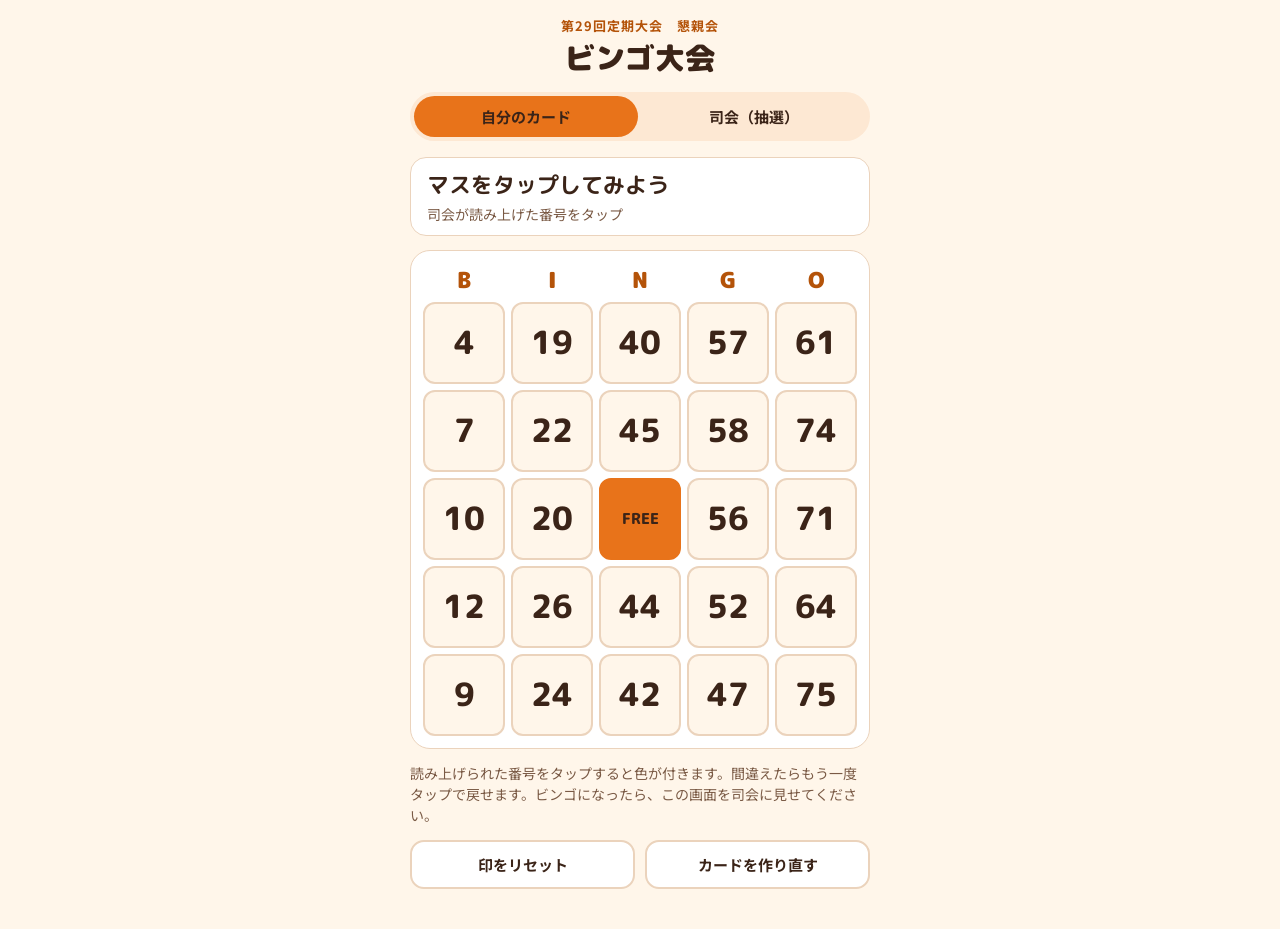
==== index.html @ 835456a2 "Add initial HTML structure for Bingo game" ====
<!doctype html><html><head><meta charset=utf8><meta name=viewport content="width=device-width,initial-scale=1,viewport-fit=cover"><style>:root{color-scheme:light;box-sizing:border-box;padding-top:env(safe-area-inset-top,0px);padding-bottom:env(safe-area-inset-bottom,0px)}html{scroll-padding-top:env(safe-area-inset-top,0px)}body{margin:0;padding:0;font:14px -apple-system,BlinkMacSystemFont,sans-serif;background:#fff;color:#000}img{max-width:100%}[hidden]:not([hidden=until-found i]){display:none!important}</style></head><body>
<title>ファイブスター ビンゴ大会</title>
<meta name="claude:viewport-fit-sides" content="cover">
<link rel="stylesheet" href="https://fonts.googleapis.com/css2?family=M+PLUS+Rounded+1c:wght@500;800;900&family=Noto+Sans+JP:wght@400;500;700&display=swap">
<style>
/* Layout: 1 column, phone first. Player card on top; host tools on a second tab. Warm orange union look. */
:root{
  --bg:#FFF6EA; --surface:#FFFFFF; --ink:#3B2418; --muted:#7A5A45; --line:#EBD3BC;
  --accent:#E8731A; --accent-ink:#3B2418; --deep:#B45309; --soft:#FDE8D3; --hit:#E8731A; --hit-ink:#3B2418;
  --good:#2F7D4F; --good-soft:#DDF0E3;
  --font-body:'Noto Sans JP',system-ui,sans-serif; --font-disp:'M PLUS Rounded 1c','Noto Sans JP',sans-serif;
}
@media (prefers-color-scheme: dark){:root:not([data-theme="light"]){
  --bg:#2A1A12; --surface:#3A271C; --ink:#FFF1E2; --muted:#D9B99F; --line:#5A3E2E;
  --accent:#F08A3C; --accent-ink:#2A1A12; --deep:#F6B26B; --soft:#4A3022; --hit:#F08A3C; --hit-ink:#2A1A12;
  --good:#7FD3A0; --good-soft:#1F3A2A; color-scheme:dark}}
:root[data-theme="dark"]{
  --bg:#2A1A12; --surface:#3A271C; --ink:#FFF1E2; --muted:#D9B99F; --line:#5A3E2E;
  --accent:#F08A3C; --accent-ink:#2A1A12; --deep:#F6B26B; --soft:#4A3022; --hit:#F08A3C; --hit-ink:#2A1A12;
  --good:#7FD3A0; --good-soft:#1F3A2A; color-scheme:dark}
*{box-sizing:border-box}
body{background:var(--bg);color:var(--ink);font-family:var(--font-body);font-size:16px;line-height:1.5;
  padding-block:16px 40px;padding-left:max(16px,env(safe-area-inset-left,0px));padding-right:max(16px,env(safe-area-inset-right,0px))}
.wrap{max-width:460px;margin:0 auto;display:flex;flex-direction:column;gap:16px}
header{display:flex;flex-direction:column;gap:4px;text-align:center}
.eyebrow{font-size:13px;font-weight:700;letter-spacing:.08em;color:var(--deep)}
h1{font-family:var(--font-disp);font-weight:900;font-size:30px;line-height:1.2;margin:0;text-wrap:balance}
.tabs{display:grid;grid-template-columns:1fr 1fr;background:var(--soft);border-radius:999px;padding:4px;gap:4px}
.tabs button{border:0;background:transparent;color:var(--ink);font:700 15px var(--font-body);padding:10px;border-radius:999px;cursor:pointer}
.tabs button[aria-selected="true"]{background:var(--accent);color:var(--accent-ink)}
button:focus-visible{outline:3px solid var(--deep);outline-offset:2px}
.status{display:flex;align-items:center;justify-content:space-between;gap:12px;min-height:56px;background:var(--surface);border:1px solid var(--line);border-radius:16px;padding:10px 16px}
.status b{font-family:var(--font-disp);font-size:22px}
.status.reach{background:var(--soft);border-color:var(--accent)}
.status.bingo{background:var(--accent);border-color:var(--accent);color:var(--accent-ink)}
.status small{font-size:14px;color:var(--muted)}
.status.bingo small{color:var(--accent-ink)}
.card{background:var(--surface);border:1px solid var(--line);border-radius:20px;padding:12px}
.letters,.grid{display:grid;grid-template-columns:repeat(5,minmax(0,1fr));gap:6px}
.letters{margin-bottom:6px}
.letters span{font-family:var(--font-disp);font-weight:900;font-size:22px;text-align:center;color:var(--deep)}
.cell{aspect-ratio:1;border:2px solid var(--line);background:var(--bg);color:var(--ink);border-radius:12px;
  font-family:var(--font-disp);font-weight:800;font-size:clamp(22px,7.5vw,32px);font-variant-numeric:tabular-nums;cursor:pointer;padding:0;position:relative}
.cell[aria-pressed="true"]{background:var(--hit);border-color:var(--hit);color:var(--hit-ink)}
.cell.line{box-shadow:0 0 0 3px var(--deep) inset}
.cell.free{font-size:15px;line-height:1.15}
.actions{display:flex;gap:10px;flex-wrap:wrap}
.btn{flex:1;min-width:140px;border:2px solid var(--line);background:var(--surface);color:var(--ink);font:700 15px var(--font-body);padding:12px 14px;border-radius:14px;cursor:pointer}
.btn.primary{background:var(--accent);border-color:var(--accent);color:var(--accent-ink)}
.btn:disabled{opacity:.45;cursor:default}
.hint{font-size:14px;color:var(--muted);margin:0}
.confirm{background:var(--soft);border:1px solid var(--accent);border-radius:14px;padding:12px 14px;display:flex;flex-direction:column;gap:10px}
.confirm p{margin:0;font-weight:700}
.confirm .actions .btn{min-width:110px}
.big{background:var(--ink);color:var(--bg);border-radius:24px;padding:24px 16px;display:flex;flex-direction:column;align-items:center;gap:4px}
.big .lab{font-size:14px;font-weight:700;letter-spacing:.08em;opacity:.8}
.big .num{font-family:var(--font-disp);font-weight:900;font-size:120px;line-height:1.05;font-variant-numeric:tabular-nums}
.big .ltr{font-family:var(--font-disp);font-weight:900;font-size:36px;color:var(--accent)}
.recent{display:flex;gap:8px;flex-wrap:wrap;justify-content:center;min-height:40px}
.recent span{font-family:var(--font-disp);font-weight:800;background:var(--soft);border-radius:999px;padding:4px 14px;font-size:18px}
.board{display:grid;grid-template-columns:auto repeat(15,minmax(0,1fr));gap:3px;align-items:center}
.board .bl{font-family:var(--font-disp);font-weight:900;color:var(--deep);padding-right:6px;font-size:16px}
.board i{font-style:normal;font-family:var(--font-disp);font-weight:700;font-size:11px;text-align:center;border-radius:6px;padding:4px 0;background:var(--surface);color:var(--muted);border:1px solid var(--line);font-variant-numeric:tabular-nums}
.board i.on{background:var(--accent);color:var(--accent-ink);border-color:var(--accent)}
.count{font-size:15px;color:var(--muted);text-align:center;margin:0}
[hidden]{display:none!important}
@media (prefers-reduced-motion:no-preference){.big .num{transition:transform .2s}.big .num.pop{transform:scale(1.08)}}
</style>

<div class="wrap">
  <header>
    <span class="eyebrow">第29回定期大会　懇親会</span>
    <h1>ビンゴ大会</h1>
  </header>

  <div class="tabs" role="tablist">
    <button role="tab" id="tabPlayer" aria-selected="true">自分のカード</button>
    <button role="tab" id="tabHost" aria-selected="false">司会（抽選）</button>
  </div>

  <!-- player -->
  <section id="player" class="wrap" style="gap:14px">
    <div id="status" class="status"><div><b id="stMain">マスをタップしてみよう</b><br><small id="stSub">司会が読み上げた番号をタップ</small></div></div>
    <div class="card">
      <div class="letters"><span>B</span><span>I</span><span>N</span><span>G</span><span>O</span></div>
      <div id="grid" class="grid"></div>
    </div>
    <p class="hint">読み上げられた番号をタップすると色が付きます。間違えたらもう一度タップで戻せます。ビンゴになったら、この画面を司会に見せてください。</p>
    <div class="actions">
      <button class="btn" id="btnClear">印をリセット</button>
      <button class="btn" id="btnNew">カードを作り直す</button>
    </div>
    <div id="pConfirm" class="confirm" hidden>
      <p id="pConfirmMsg"></p>
      <div class="actions"><button class="btn primary" id="pYes">はい</button><button class="btn" id="pNo">やめる</button></div>
    </div>
  </section>

  <!-- host -->
  <section id="host" class="wrap" style="gap:14px" hidden>
    <div class="big" aria-live="polite">
      <span class="lab" id="hLab">まだ引いていません</span>
      <span class="ltr" id="hLtr">&nbsp;</span>
      <span class="num" id="hNum">--</span>
    </div>
    <div class="recent" id="recent" aria-label="直近の番号"></div>
    <div class="actions">
      <button class="btn primary" id="btnDraw">次の番号を引く</button>
      <button class="btn" id="btnUndo">1つ戻す</button>
    </div>
    <p class="count" id="hCount"></p>
    <div class="card"><div class="board" id="board"></div></div>
    <p class="hint">引いた番号は、声に出して読み上げてください（例「ビー、7番」）。参加者は自分のスマホで印を付けます。</p>
    <button class="btn" id="btnReset">最初からやり直す</button>
    <div id="hConfirm" class="confirm" hidden>
      <p>引いた番号をすべて消して、最初からやり直しますか？</p>
      <div class="actions"><button class="btn primary" id="hYes">やり直す</button><button class="btn" id="hNo">やめる</button></div>
    </div>
  </section>
</div>

<script>
(function(){
  var LET=['B','I','N','G','O'];
  var store={};
  function get(k){try{var v=localStorage.getItem(k);return v?JSON.parse(v):null}catch(e){return store[k]||null}}
  function set(k,v){try{localStorage.setItem(k,JSON.stringify(v))}catch(e){store[k]=v}}
  function $(id){return document.getElementById(id)}
  function letterOf(n){return LET[Math.floor((n-1)/15)]}
  function shuffle(a){for(var i=a.length-1;i>0;i--){var j=Math.floor(Math.random()*(i+1));var t=a[i];a[i]=a[j];a[j]=t}return a}

  /* ---- player ---- */
  var card=get('bingo-card'), marks=get('bingo-marks');
  function newCard(){
    var cols=[];
    for(var c=0;c<5;c++){var pool=[];for(var n=c*15+1;n<=c*15+15;n++)pool.push(n);cols.push(shuffle(pool).slice(0,5))}
    card=cols; marks=[]; for(var i=0;i<25;i++)marks.push(false); marks[12]=true;
    set('bingo-card',card); set('bingo-marks',marks);
  }
  if(!card||!marks||marks.length!==25)newCard();
  function numAt(i){var r=Math.floor(i/5),c=i%5;return card[c][r]}
  var LINES=[];
  for(var r=0;r<5;r++){var row=[];for(var c=0;c<5;c++)row.push(r*5+c);LINES.push(row)}
  for(var c2=0;c2<5;c2++){var col=[];for(var r2=0;r2<5;r2++)col.push(r2*5+c2);LINES.push(col)}
  LINES.push([0,6,12,18,24]);LINES.push([4,8,12,16,20]);
  function renderPlayer(){
    var g=$('grid'); g.textContent='';
    var done=[],reach=0;
    LINES.forEach(function(l){var k=l.filter(function(i){return marks[i]}).length;if(k===5)done.push(l);else if(k===4)reach++});
    var inLine={};done.forEach(function(l){l.forEach(function(i){inLine[i]=1})});
    for(var i=0;i<25;i++){
      var b=document.createElement('button');
      b.className='cell'+(i===12?' free':'')+(inLine[i]?' line':'');
      b.setAttribute('aria-pressed',marks[i]?'true':'false');
      if(i===12){b.innerHTML='FREE';b.setAttribute('aria-label','フリー（最初から開いています）')}
      else{b.textContent=numAt(i);b.setAttribute('aria-label',letterOf(numAt(i))+' '+numAt(i)+'番')}
      (function(idx){b.addEventListener('click',function(){
        if(idx===12)return; marks[idx]=!marks[idx]; set('bingo-marks',marks); renderPlayer();
      })})(i);
      g.appendChild(b);
    }
    var st=$('status'); st.className='status';
    if(done.length){st.classList.add('bingo');$('stMain').textContent='ビンゴ！'+(done.length>1?'（'+done.length+'列）':'');$('stSub').textContent='この画面を司会に見せてください'}
    else if(reach){st.classList.add('reach');$('stMain').textContent='リーチ！'+(reach>1?'（'+reach+'列）':'');$('stSub').textContent='あと1つでビンゴ'}
    else{var n=marks.filter(Boolean).length-1;$('stMain').textContent=n>0?n+'個 開きました':'マスをタップしてみよう';$('stSub').textContent='司会が読み上げた番号をタップ'}
  }
  var pAction=null;
  function askP(msg,fn){$('pConfirmMsg').textContent=msg;pAction=fn;$('pConfirm').hidden=false}
  $('btnClear').addEventListener('click',function(){askP('印をすべて消しますか？',function(){marks=marks.map(function(_,i){return i===12});set('bingo-marks',marks);renderPlayer()})});
  $('btnNew').addEventListener('click',function(){askP('新しいカードに作り直しますか？いまの印は消えます。',function(){newCard();renderPlayer()})});
  $('pYes').addEventListener('click',function(){if(pAction)pAction();pAction=null;$('pConfirm').hidden=true});
  $('pNo').addEventListener('click',function(){pAction=null;$('pConfirm').hidden=true});

  /* ---- host ---- */
  var drawn=get('bingo-drawn')||[];
  function renderHost(){
    var last=drawn[drawn.length-1];
    $('hNum').textContent=last?last:'--';
    $('hLtr').innerHTML=last?letterOf(last):'&nbsp;';
    $('hLab').textContent=last?(drawn.length+'個目'):'まだ引いていません';
    var rec=$('recent');rec.textContent='';
    drawn.slice(-6,-1).reverse().forEach(function(n){var s=document.createElement('span');s.textContent=letterOf(n)+' '+n;rec.appendChild(s)});
    $('hCount').textContent='引いた数：'+drawn.length+' / 75　残り '+(75-drawn.length);
    $('btnDraw').disabled=drawn.length>=75; $('btnUndo').disabled=drawn.length===0;
    var on={};drawn.forEach(function(n){on[n]=1});
    var bd=$('board');bd.textContent='';
    for(var r=0;r<5;r++){
      var l=document.createElement('span');l.className='bl';l.textContent=LET[r];bd.appendChild(l);
      for(var k=1;k<=15;k++){var n=r*15+k;var i=document.createElement('i');i.textContent=n;if(on[n])i.className='on';bd.appendChild(i)}
    }
  }
  $('btnDraw').addEventListener('click',function(){
    var left=[];for(var n=1;n<=75;n++)if(drawn.indexOf(n)<0)left.push(n);
    if(!left.length)return;
    var pick=left[Math.floor(Math.random()*left.length)];
    drawn.push(pick);set('bingo-drawn',drawn);renderHost();
    var el=$('hNum');el.classList.add('pop');setTimeout(function(){el.classList.remove('pop')},220);
  });
  $('btnUndo').addEventListener('click',function(){drawn.pop();set('bingo-drawn',drawn);renderHost()});
  $('btnReset').addEventListener('click',function(){$('hConfirm').hidden=false});
  $('hNo').addEventListener('click',function(){$('hConfirm').hidden=true});
  $('hYes').addEventListener('click',function(){drawn=[];set('bingo-drawn',drawn);$('hConfirm').hidden=true;renderHost()});

  /* ---- tabs ---- */
  function show(mode){
    var h=mode==='host';
    $('player').hidden=h;$('host').hidden=!h;
    $('tabPlayer').setAttribute('aria-selected',h?'false':'true');
    $('tabHost').setAttribute('aria-selected',h?'true':'false');
  }
  $('tabPlayer').addEventListener('click',function(){location.hash='';show('player')});
  $('tabHost').addEventListener('click',function(){location.hash='host';show('host')});
  window.addEventListener('hashchange',function(){show(location.hash==='#host'?'host':'player')});
  renderPlayer();renderHost();show(location.hash==='#host'?'host':'player');
})();
</script>

</body></html>
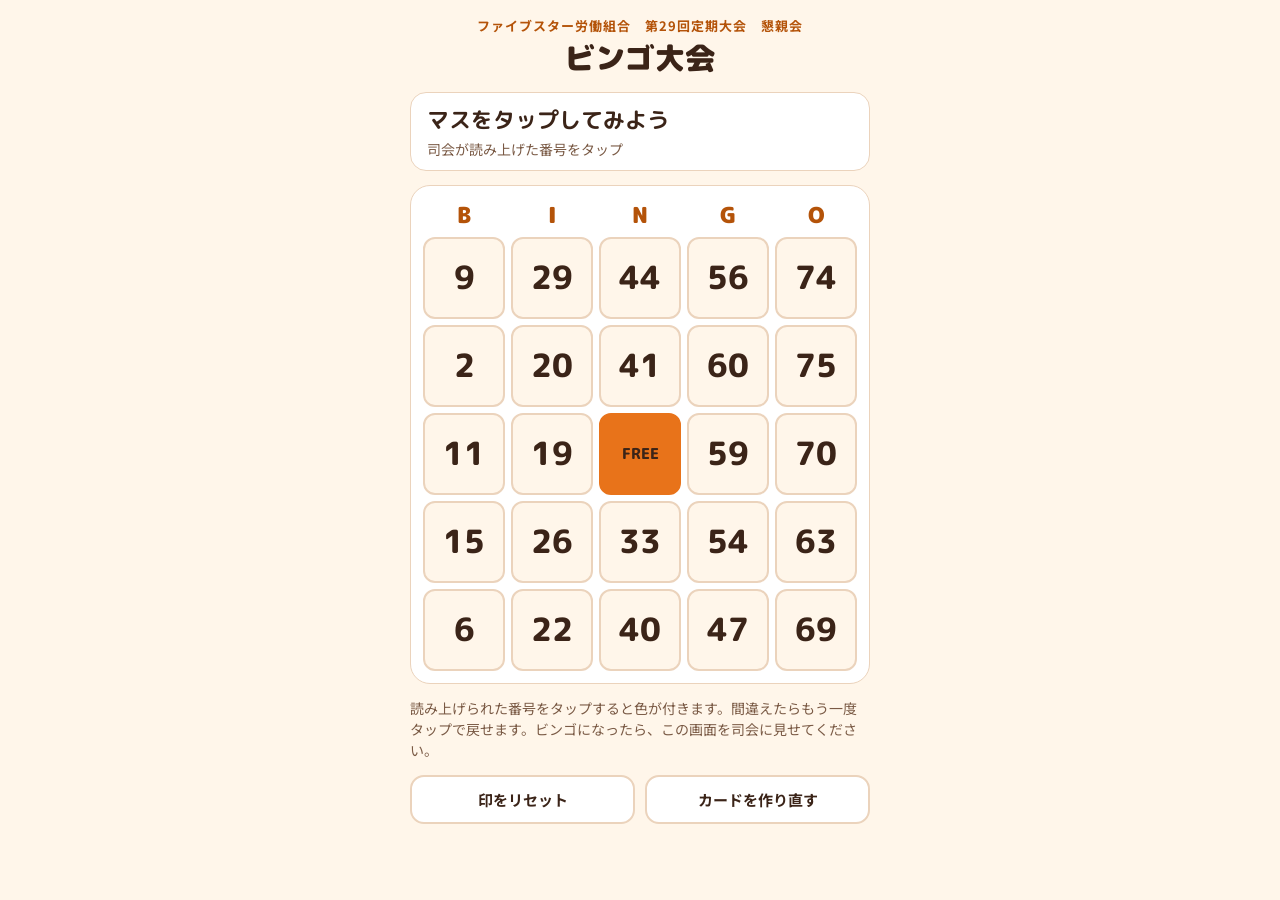
==== commit e2f9044b: "Update header and tab visibility logic in index.html" ====
--- a/index.html
+++ b/index.html
@@ -69,11 +69,11 @@
 
 <div class="wrap">
   <header>
-    <span class="eyebrow">第29回定期大会　懇親会</span>
+    <span class="eyebrow">ファイブスター労働組合　第29回定期大会　懇親会</span>
     <h1>ビンゴ大会</h1>
   </header>
 
-  <div class="tabs" role="tablist">
+  <div class="tabs" id="tabs" role="tablist" hidden>
     <button role="tab" id="tabPlayer" aria-selected="true">自分のカード</button>
     <button role="tab" id="tabHost" aria-selected="false">司会（抽選）</button>
   </div>
@@ -202,8 +202,11 @@
   $('hYes').addEventListener('click',function(){drawn=[];set('bingo-drawn',drawn);$('hConfirm').hidden=true;renderHost()});
 
   /* ---- tabs ---- */
+  var hostOn=false;
   function show(mode){
     var h=mode==='host';
+    if(h)hostOn=true;
+    $('tabs').hidden=!hostOn;
     $('player').hidden=h;$('host').hidden=!h;
     $('tabPlayer').setAttribute('aria-selected',h?'false':'true');
     $('tabHost').setAttribute('aria-selected',h?'true':'false');
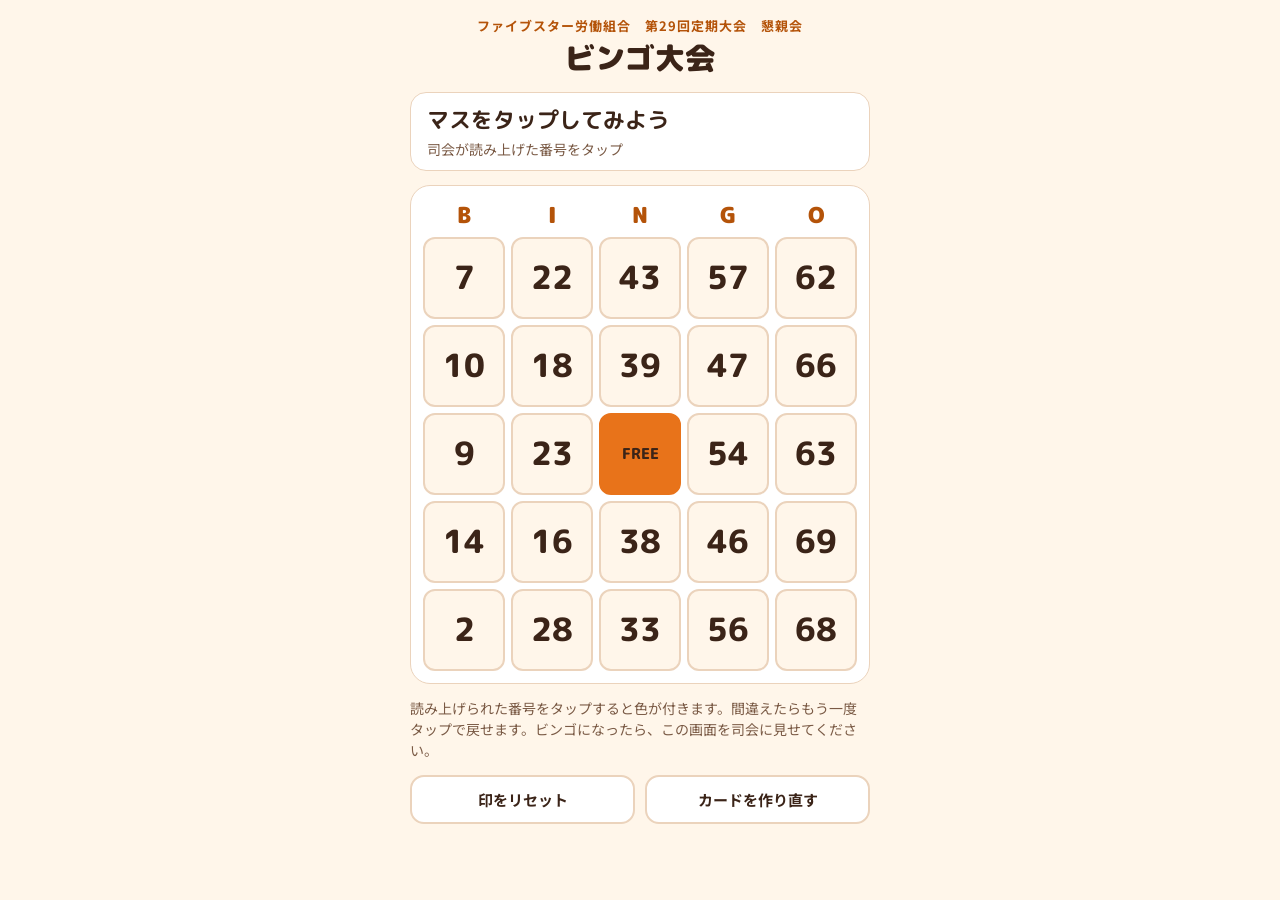
==== commit 084a0556: "Refactor host section with new layout and controls Updated host section layout and functionality in " ====
--- a/index.html
+++ b/index.html
@@ -64,7 +64,34 @@
 .board i.on{background:var(--accent);color:var(--accent-ink);border-color:var(--accent)}
 .count{font-size:15px;color:var(--muted);text-align:center;margin:0}
 [hidden]{display:none!important}
-@media (prefers-reduced-motion:no-preference){.big .num{transition:transform .2s}.big .num.pop{transform:scale(1.08)}}
+/* ---- host stage (tablet, shown to the room) ---- */
+body.hm header{display:none}
+body.hm{padding-block:10px 24px}
+body.hm .wrap{max-width:1200px}
+.hostgrid{display:grid;gap:16px;grid-template-columns:minmax(0,1fr)}
+.stagecol{display:flex;flex-direction:column;gap:14px}
+.sidecol{display:flex;flex-direction:column;gap:14px}
+@media (min-width:860px) and (orientation:landscape){.hostgrid{grid-template-columns:minmax(0,1.3fr) minmax(0,1fr);align-items:start}}
+.big{position:relative;overflow:hidden;justify-content:center;min-height:min(62vh,640px);border-radius:32px;padding:20px 16px;gap:0}
+.big .lab{font-size:clamp(18px,3.2vh,28px)}
+.big .ltr{font-size:min(15vh,22vw);line-height:1;letter-spacing:.04em}
+.big .num{font-size:min(46vh,48vw);line-height:1;letter-spacing:-.02em}
+.big.rolling .num{opacity:.55;filter:blur(1.5px)}
+.big.rolling .ltr{opacity:.55}
+.big.rolling .lab{color:var(--accent)}
+.big.reveal{animation:flash 1.4s ease-out}
+.big.reveal .num{animation:slam .6s cubic-bezier(.2,1.6,.4,1)}
+@keyframes slam{0%{transform:scale(.45)}100%{transform:scale(1)}}
+@keyframes flash{0%{box-shadow:0 0 0 0 rgba(232,115,26,.0);background:var(--accent)}30%{box-shadow:0 0 0 18px rgba(232,115,26,.35)}100%{box-shadow:0 0 0 0 rgba(232,115,26,0)}}
+.btn.draw{font-size:clamp(24px,4.5vh,36px);padding:clamp(16px,3vh,26px) 14px;border-radius:22px;font-family:var(--font-disp);font-weight:900;letter-spacing:.06em}
+.hostgrid .recent{justify-content:flex-start}
+.hostgrid .recent span{font-size:clamp(22px,3.4vh,32px);padding:6px 18px}
+.hostgrid .count{font-size:clamp(16px,2.4vh,20px);text-align:left}
+.hostgrid .board i{font-size:clamp(12px,1.9vh,17px);padding:clamp(4px,.9vh,9px) 0}
+.hostgrid .board .bl{font-size:clamp(18px,2.6vh,26px)}
+.sndrow{display:flex;gap:10px;flex-wrap:wrap}
+.sndrow .btn{min-width:0;font-size:14px;padding:10px 12px}
+@media (prefers-reduced-motion:reduce){.big.reveal,.big.reveal .num{animation:none}.big.rolling .num{filter:none}}
 </style>
 
 <div class="wrap">
@@ -98,23 +125,31 @@
 
   <!-- host -->
   <section id="host" class="wrap" style="gap:14px" hidden>
-    <div class="big" aria-live="polite">
-      <span class="lab" id="hLab">まだ引いていません</span>
-      <span class="ltr" id="hLtr">&nbsp;</span>
-      <span class="num" id="hNum">--</span>
-    </div>
-    <div class="recent" id="recent" aria-label="直近の番号"></div>
-    <div class="actions">
-      <button class="btn primary" id="btnDraw">次の番号を引く</button>
-      <button class="btn" id="btnUndo">1つ戻す</button>
-    </div>
-    <p class="count" id="hCount"></p>
-    <div class="card"><div class="board" id="board"></div></div>
-    <p class="hint">引いた番号は、声に出して読み上げてください（例「ビー、7番」）。参加者は自分のスマホで印を付けます。</p>
-    <button class="btn" id="btnReset">最初からやり直す</button>
-    <div id="hConfirm" class="confirm" hidden>
-      <p>引いた番号をすべて消して、最初からやり直しますか？</p>
-      <div class="actions"><button class="btn primary" id="hYes">やり直す</button><button class="btn" id="hNo">やめる</button></div>
+    <div class="hostgrid">
+      <div class="stagecol">
+        <div class="big" id="stage" aria-live="polite">
+          <span class="lab" id="hLab">まだ引いていません</span>
+          <span class="ltr" id="hLtr">&nbsp;</span>
+          <span class="num" id="hNum">--</span>
+        </div>
+        <button class="btn primary draw" id="btnDraw">次の番号を引く</button>
+      </div>
+      <div class="sidecol">
+        <div class="recent" id="recent" aria-label="直近の番号"></div>
+        <p class="count" id="hCount"></p>
+        <div class="card"><div class="board" id="board"></div></div>
+        <p class="hint">引いた番号は、声に出して読み上げてください（例「ビー、7番」）。参加者は自分のスマホで印を付けます。タブレットの音量を上げ、サイレントモードを切っておいてください。</p>
+        <div class="sndrow">
+          <button class="btn" id="btnSnd" aria-pressed="true">🔊 効果音：あり</button>
+          <button class="btn" id="btnTest">音を試す</button>
+          <button class="btn" id="btnUndo">1つ戻す</button>
+          <button class="btn" id="btnReset">最初からやり直す</button>
+        </div>
+        <div id="hConfirm" class="confirm" hidden>
+          <p>引いた番号をすべて消して、最初からやり直しますか？</p>
+          <div class="actions"><button class="btn primary" id="hYes">やり直す</button><button class="btn" id="hNo">やめる</button></div>
+        </div>
+      </div>
     </div>
   </section>
 </div>
@@ -173,6 +208,7 @@
 
   /* ---- host ---- */
   var drawn=get('bingo-drawn')||[];
+  var rolling=false,ROLL=3000;
   function renderHost(){
     var last=drawn[drawn.length-1];
     $('hNum').textContent=last?last:'--';
@@ -181,7 +217,7 @@
     var rec=$('recent');rec.textContent='';
     drawn.slice(-6,-1).reverse().forEach(function(n){var s=document.createElement('span');s.textContent=letterOf(n)+' '+n;rec.appendChild(s)});
     $('hCount').textContent='引いた数：'+drawn.length+' / 75　残り '+(75-drawn.length);
-    $('btnDraw').disabled=drawn.length>=75; $('btnUndo').disabled=drawn.length===0;
+    $('btnDraw').disabled=rolling||drawn.length>=75; $('btnUndo').disabled=rolling||drawn.length===0;
     var on={};drawn.forEach(function(n){on[n]=1});
     var bd=$('board');bd.textContent='';
     for(var r=0;r<5;r++){
@@ -189,12 +225,68 @@
       for(var k=1;k<=15;k++){var n=r*15+k;var i=document.createElement('i');i.textContent=n;if(on[n])i.className='on';bd.appendChild(i)}
     }
   }
+
+  /* ---- sound (WebAudio, no files) ---- */
+  var AC=null,noiseBuf=null,soundOn=get('bingo-sound')!==false;
+  function ac(){
+    if(!AC){var C=window.AudioContext||window.webkitAudioContext;if(C){try{AC=new C()}catch(e){AC=null}}}
+    if(AC&&AC.state==='suspended')AC.resume();
+    if(AC&&!noiseBuf){noiseBuf=AC.createBuffer(1,AC.sampleRate,AC.sampleRate);var d=noiseBuf.getChannelData(0);for(var i=0;i<d.length;i++)d[i]=Math.random()*2-1}
+    return AC;
+  }
+  function hit(t,vol,dur,freq){
+    var src=AC.createBufferSource();src.buffer=noiseBuf;
+    var f=AC.createBiquadFilter();f.type='bandpass';f.frequency.value=freq||2600;f.Q.value=.8;
+    var g=AC.createGain();g.gain.setValueAtTime(vol,t);g.gain.exponentialRampToValueAtTime(.001,t+dur);
+    src.connect(f);f.connect(g);g.connect(AC.destination);src.start(t,Math.random()*.4,dur+.02);
+  }
+  function drumroll(sec){
+    var t0=AC.currentTime+.05,t=0;
+    while(t<sec){var p=t/sec;hit(t0+t,.12+.55*p,.075,2200+Math.random()*900);
+      if(Math.round(t*1000/45)%2===0){var o=AC.createOscillator(),g=AC.createGain();o.type='sine';o.frequency.setValueAtTime(150,t0+t);o.frequency.exponentialRampToValueAtTime(90,t0+t+.06);g.gain.setValueAtTime(.15+.25*p,t0+t);g.gain.exponentialRampToValueAtTime(.001,t0+t+.08);o.connect(g);g.connect(AC.destination);o.start(t0+t);o.stop(t0+t+.1)}
+      t+=.085-.045*p}
+    return t0+sec;
+  }
+  function fanfare(t){
+    var src=AC.createBufferSource();src.buffer=noiseBuf;src.loop=true;
+    var hp=AC.createBiquadFilter();hp.type='highpass';hp.frequency.value=5000;
+    var g=AC.createGain();g.gain.setValueAtTime(.55,t);g.gain.exponentialRampToValueAtTime(.001,t+2.2);
+    src.connect(hp);hp.connect(g);g.connect(AC.destination);src.start(t);src.stop(t+2.3);
+    hit(t,.7,.25,1800);
+    [130.8,261.6,329.6,392,523.3,659.3,784].forEach(function(fr,i){
+      var o=AC.createOscillator(),lp=AC.createBiquadFilter(),gg=AC.createGain();
+      o.type=i<2?'triangle':'sawtooth';o.frequency.value=fr;lp.type='lowpass';lp.frequency.value=2600;
+      gg.gain.setValueAtTime(0,t);gg.gain.linearRampToValueAtTime(i<2?.22:.09,t+.015);gg.gain.exponentialRampToValueAtTime(.001,t+1.6);
+      o.connect(lp);lp.connect(gg);gg.connect(AC.destination);o.start(t);o.stop(t+1.7);
+    });
+  }
+  function renderSnd(){var b=$('btnSnd');b.setAttribute('aria-pressed',soundOn?'true':'false');b.textContent=soundOn?'🔊 効果音：あり':'🔇 効果音：なし'}
+  $('btnSnd').addEventListener('click',function(){soundOn=!soundOn;set('bingo-sound',soundOn);renderSnd();if(soundOn&&ac())fanfare(AC.currentTime+.05)});
+  $('btnTest').addEventListener('click',function(){if(ac()){hit(AC.currentTime+.02,.5,.1);fanfare(AC.currentTime+.5)}});
+  renderSnd();
+
+  /* ---- draw with drumroll ---- */
+  function setBusy(b){rolling=b;$('btnDraw').disabled=b||drawn.length>=75;$('btnUndo').disabled=b||drawn.length===0;$('btnReset').disabled=b}
   $('btnDraw').addEventListener('click',function(){
+    if(rolling)return;
     var left=[];for(var n=1;n<=75;n++)if(drawn.indexOf(n)<0)left.push(n);
     if(!left.length)return;
     var pick=left[Math.floor(Math.random()*left.length)];
-    drawn.push(pick);set('bingo-drawn',drawn);renderHost();
-    var el=$('hNum');el.classList.add('pop');setTimeout(function(){el.classList.remove('pop')},220);
+    var stage=$('stage');stage.classList.remove('reveal');stage.classList.add('rolling');
+    setBusy(true);$('hLab').textContent='抽選中……';
+    var useSnd=soundOn&&ac(),endAt=0;
+    if(useSnd){drumroll(ROLL/1000);endAt=AC.currentTime+.05+ROLL/1000}
+    var prev=0,iv=setInterval(function(){
+      var x;do{x=left[Math.floor(Math.random()*left.length)]}while(x===prev&&left.length>1);prev=x;
+      $('hNum').textContent=x;$('hLtr').textContent=letterOf(x);
+    },65);
+    setTimeout(function(){
+      clearInterval(iv);
+      if(useSnd)fanfare(Math.max(AC.currentTime,endAt));
+      drawn.push(pick);set('bingo-drawn',drawn);
+      stage.classList.remove('rolling');setBusy(false);renderHost();
+      void stage.offsetWidth;stage.classList.add('reveal');
+    },ROLL);
   });
   $('btnUndo').addEventListener('click',function(){drawn.pop();set('bingo-drawn',drawn);renderHost()});
   $('btnReset').addEventListener('click',function(){$('hConfirm').hidden=false});
@@ -206,6 +298,7 @@
   function show(mode){
     var h=mode==='host';
     if(h)hostOn=true;
+    document.body.classList.toggle('hm',h);
     $('tabs').hidden=!hostOn;
     $('player').hidden=h;$('host').hidden=!h;
     $('tabPlayer').setAttribute('aria-selected',h?'false':'true');
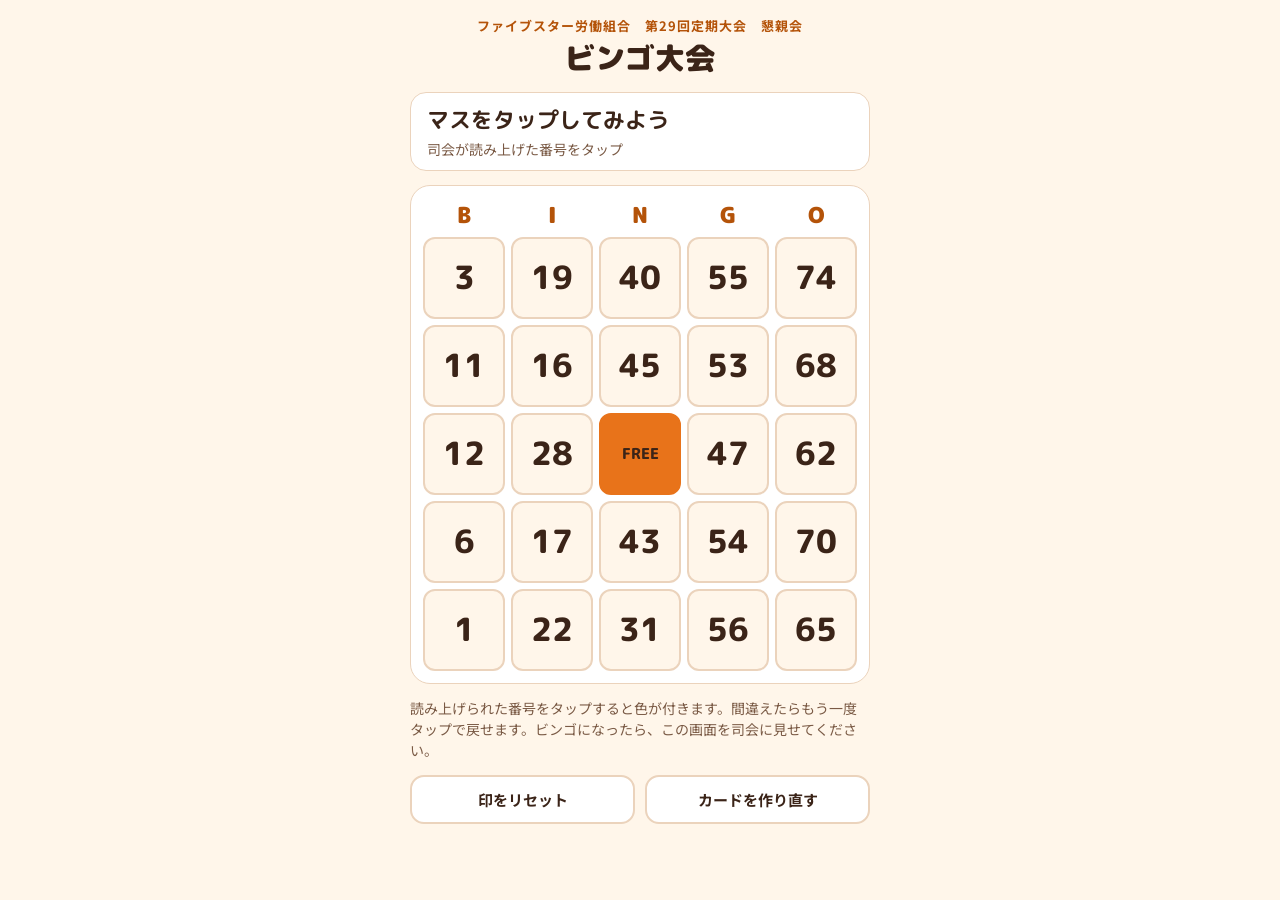
==== commit 9f24c7a3: "Refactor sound generation functions in index.html" ====
--- a/index.html
+++ b/index.html
@@ -247,18 +247,27 @@
       t+=.085-.045*p}
     return t0+sec;
   }
+  function stab(t,len,vol){
+    [98,196,293.7,392,587.3].forEach(function(fr,i){
+      var o=AC.createOscillator(),lp=AC.createBiquadFilter(),g=AC.createGain();
+      o.type='sawtooth';o.frequency.value=fr;
+      lp.type='lowpass';lp.frequency.setValueAtTime(3600,t);lp.frequency.exponentialRampToValueAtTime(700,t+len);
+      g.gain.setValueAtTime(0,t);g.gain.linearRampToValueAtTime(vol*(i<2?.34:.16),t+.008);g.gain.exponentialRampToValueAtTime(.001,t+len);
+      o.connect(lp);lp.connect(g);g.connect(AC.destination);o.start(t);o.stop(t+len+.05);
+    });
+    var k=AC.createOscillator(),kg=AC.createGain();k.type='sine';
+    k.frequency.setValueAtTime(130,t);k.frequency.exponentialRampToValueAtTime(48,t+.28);
+    kg.gain.setValueAtTime(vol*1.1,t);kg.gain.exponentialRampToValueAtTime(.001,t+.34);
+    k.connect(kg);kg.connect(AC.destination);k.start(t);k.stop(t+.4);
+    hit(t,vol*.9,.14,1700);
+  }
   function fanfare(t){
+    stab(t,.2,.62);
+    stab(t+.19,1.3,1);
     var src=AC.createBufferSource();src.buffer=noiseBuf;src.loop=true;
-    var hp=AC.createBiquadFilter();hp.type='highpass';hp.frequency.value=5000;
-    var g=AC.createGain();g.gain.setValueAtTime(.55,t);g.gain.exponentialRampToValueAtTime(.001,t+2.2);
-    src.connect(hp);hp.connect(g);g.connect(AC.destination);src.start(t);src.stop(t+2.3);
-    hit(t,.7,.25,1800);
-    [130.8,261.6,329.6,392,523.3,659.3,784].forEach(function(fr,i){
-      var o=AC.createOscillator(),lp=AC.createBiquadFilter(),gg=AC.createGain();
-      o.type=i<2?'triangle':'sawtooth';o.frequency.value=fr;lp.type='lowpass';lp.frequency.value=2600;
-      gg.gain.setValueAtTime(0,t);gg.gain.linearRampToValueAtTime(i<2?.22:.09,t+.015);gg.gain.exponentialRampToValueAtTime(.001,t+1.6);
-      o.connect(lp);lp.connect(gg);gg.connect(AC.destination);o.start(t);o.stop(t+1.7);
-    });
+    var hp=AC.createBiquadFilter();hp.type='highpass';hp.frequency.value=5500;
+    var g=AC.createGain();g.gain.setValueAtTime(.0001,t+.19);g.gain.linearRampToValueAtTime(.35,t+.2);g.gain.exponentialRampToValueAtTime(.001,t+1.3);
+    src.connect(hp);hp.connect(g);g.connect(AC.destination);src.start(t+.19);src.stop(t+1.4);
   }
   function renderSnd(){var b=$('btnSnd');b.setAttribute('aria-pressed',soundOn?'true':'false');b.textContent=soundOn?'🔊 効果音：あり':'🔇 効果音：なし'}
   $('btnSnd').addEventListener('click',function(){soundOn=!soundOn;set('bingo-sound',soundOn);renderSnd();if(soundOn&&ac())fanfare(AC.currentTime+.05)});
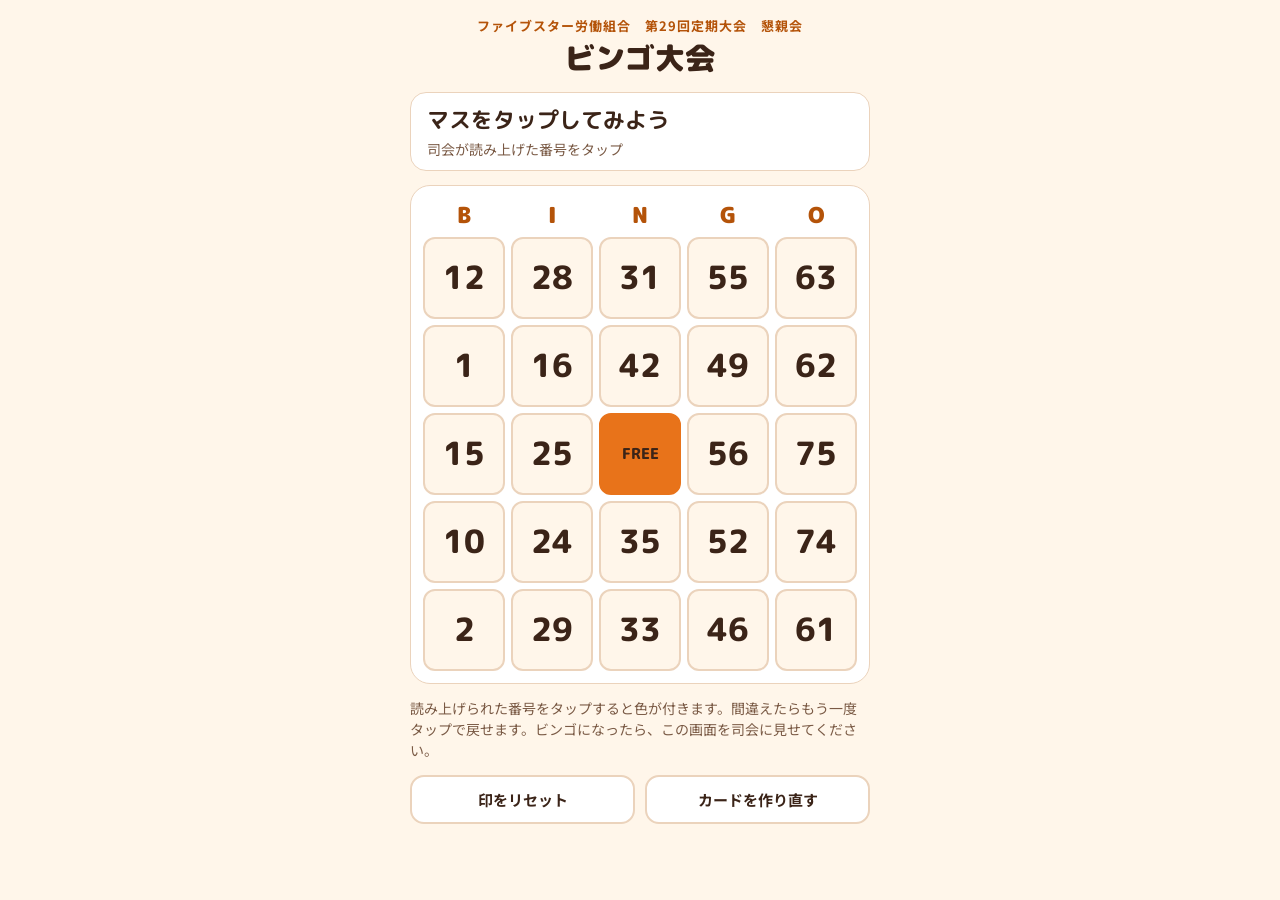
==== commit 61702c25: "Fix recent drawn items display in index.html" ====
--- a/index.html
+++ b/index.html
@@ -215,7 +215,7 @@
     $('hLtr').innerHTML=last?letterOf(last):'&nbsp;';
     $('hLab').textContent=last?(drawn.length+'個目'):'まだ引いていません';
     var rec=$('recent');rec.textContent='';
-    drawn.slice(-6,-1).reverse().forEach(function(n){var s=document.createElement('span');s.textContent=letterOf(n)+' '+n;rec.appendChild(s)});
+    drawn.slice(-6,-1).reverse().forEach(function(n){var s=document.createElement('span');s.textContent=n;rec.appendChild(s)});
     $('hCount').textContent='引いた数：'+drawn.length+' / 75　残り '+(75-drawn.length);
     $('btnDraw').disabled=rolling||drawn.length>=75; $('btnUndo').disabled=rolling||drawn.length===0;
     var on={};drawn.forEach(function(n){on[n]=1});
